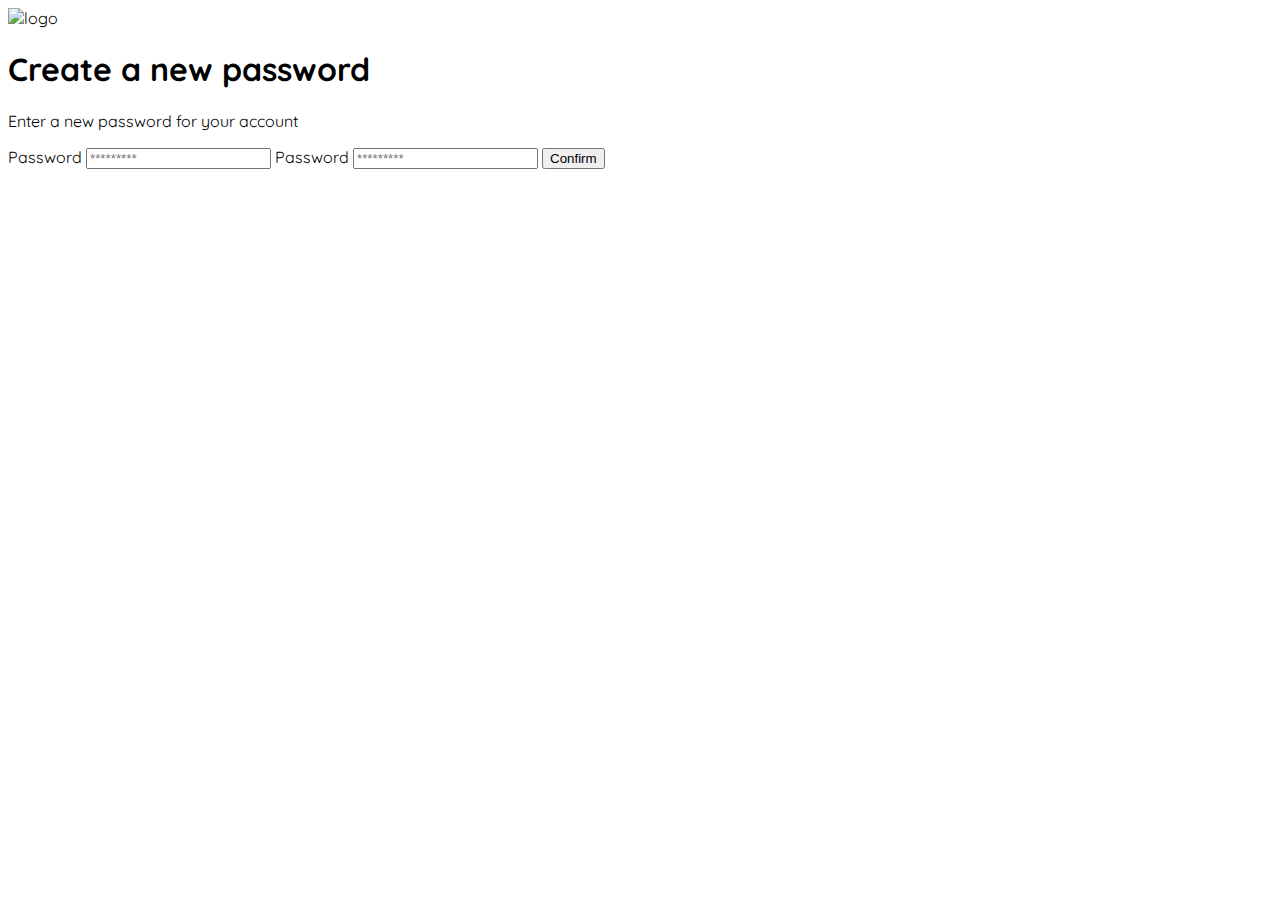
==== contrasena.html @ 65af2aa9 "Estructura HTMl Inicial" ====
<!DOCTYPE html>
<html>
<head>
	<meta charset="utf-8">
	<meta name="viewport" content="width=device-width, initial-scale=1">
	<title>Yard Sale</title>
	<link rel="stylesheet" type="text/css" href="css/styles.css">
	<link rel="preconnect" href="https://fonts.googleapis.com">
	<link rel="preconnect" href="https://fonts.gstatic.com" crossorigin>
	<link href="https://fonts.googleapis.com/css2?family=Quicksand:wght@300;500;700&display=swap" rel="stylesheet">
</head>
<body>
	<section class="login">
		<div class="form-container">
			<img src="" alt="logo" class="logo">

			<h1 class="tittle">Create a new password</h1>
			<p class="subtitle">Enter a new password for your account</p>

			<form action="/" class="form">
				<label for="password" class="label">Password</label>
				<input type="password" id="password" placeholder="*********" class="input input-password">

				<label for="new-password" class="label">Password</label>
				<input type="password" id="new-password" placeholder="*********" class="input input-password">

				<input type="submit" value="Confirm" class="primary-button login-button">

			</form>
		</div>
	</section>
</body>
</html>
---- css/styles.css ----
:root
{
	--very-light-pink: #c7c7c7;
	--text-input-field: #f7f7f7;
	--hospital-green: #acd9b2;
	--white: #ffffff;
	--black: #000000;
	--dark: #232830;
}

body
{
	font-family: 'Quicksand', sans-serif;
}
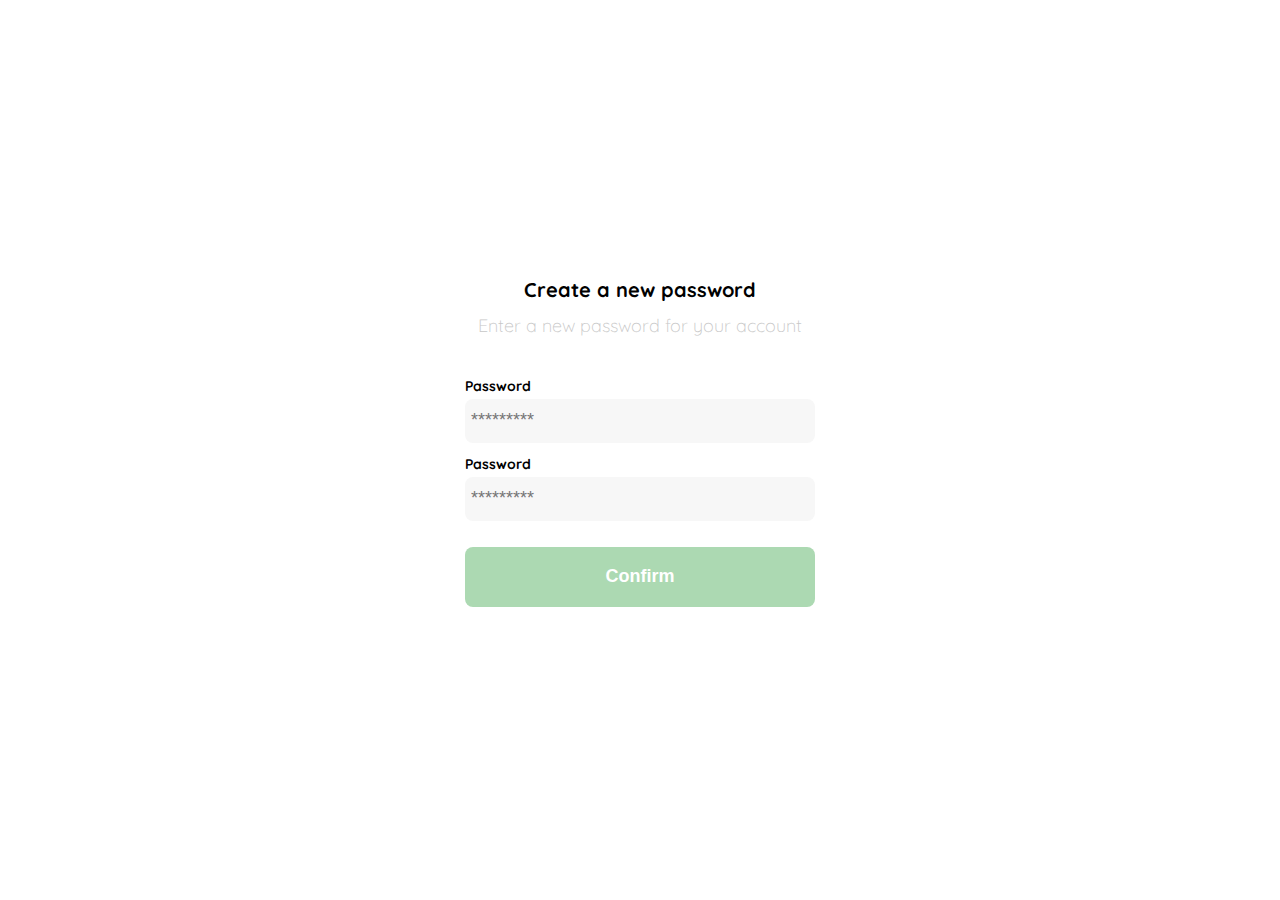
==== commit 9c3831a8: "Estilizamos la página contrasena.html" ====
--- a/contrasena.html
+++ b/contrasena.html
@@ -12,9 +12,9 @@
 <body>
 	<section class="login">
 		<div class="form-container">
-			<img src="" alt="logo" class="logo">
+			<img src="img/logos/logo_yard_sale.svg" alt="logo" class="logo">
 
-			<h1 class="tittle">Create a new password</h1>
+			<h1 class="title">Create a new password</h1>
 			<p class="subtitle">Enter a new password for your account</p>
 
 			<form action="/" class="form">
--- a/css/styles.css
+++ b/css/styles.css
@@ -6,9 +6,102 @@
 	--white: #ffffff;
 	--black: #000000;
 	--dark: #232830;
+	--sm:  14px;
+	--md: 18px;
+	--lg: 20px;
 }
 
 body
 {
+	margin: 0;
 	font-family: 'Quicksand', sans-serif;
+}
+
+.login
+{
+	width: 100%;
+	height: 100vh;
+	display: grid;
+	place-items:  center;
+}
+
+.form-container
+{
+	display: grid;
+	grid-template-rows: auto 1fr auto;
+	width: 350px;
+}
+
+.logo
+{
+	width: 150px;
+	margin-bottom: 48px;
+	justify-self: center;
+	display: none;
+}
+
+.title
+{
+	font-size: var(--lg);
+	margin-bottom: 12px;
+	text-align: center;
+}
+
+.subtitle
+{
+	color: var(--very-light-pink);
+	font-size: var(--md);
+	font-weight: 300;
+	margin: 0 0 40px 0;
+	text-align: center;
+}
+
+.form
+{
+	display: flex;
+	flex-direction: column;
+}
+
+.label
+{
+	font-size: var(--sm);
+	font-weight: bold;
+	margin-bottom: 4px;
+}
+
+.input
+{
+	background-color: var(--text-input-field);
+	border:  none;
+	border-radius: 8px;
+	height: 32px;
+	font-size: var(--md);
+	padding: 6px;
+	margin-bottom: 12px;
+}
+
+.primary-button
+{
+	background-color: var(--hospital-green);
+	border-radius: 8px;
+	border:  none;
+	color: var(--white);
+	width: 100%;
+	cursor: pointer;
+	font-size: var(--md);
+	font-weight: bold;
+	height: 60px;
+}
+
+.login-button
+{
+	margin: 14px 0 30px 0;
+}
+
+@media (max-width: 640px)
+{
+	.logo 
+	{
+		display: block;
+	}
 }